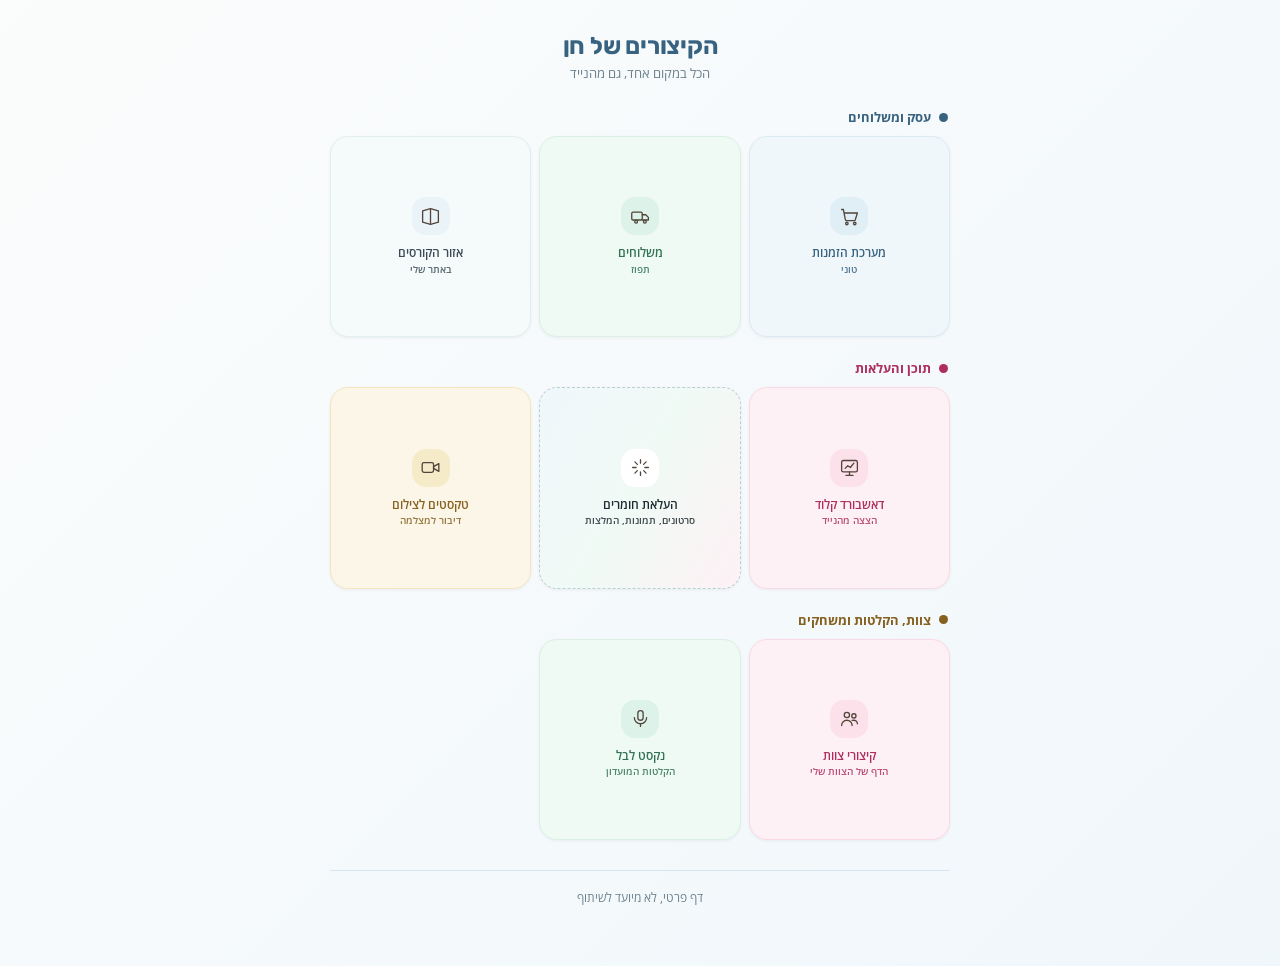
==== index.html @ d87aaf98 "ריבוע קיצורי צוות בקבוצה עם מקום פנוי Co-Authored-By: Claude Sonnet 5.5 <noreply@anthropic.com>" ====
<!DOCTYPE html>
<html lang="he" dir="rtl">
<head>
<meta charset="UTF-8">
<meta name="viewport" content="width=device-width, initial-scale=1.0">
<meta name="robots" content="noindex, nofollow">
<title>הקיצורים של חן</title>
<link rel="preconnect" href="https://fonts.googleapis.com">
<link href="https://fonts.googleapis.com/css2?family=Rubik:wght@400;500;700&family=Open+Sans:wght@400;600&display=swap" rel="stylesheet">
<link rel="stylesheet" href="style.css">
<link rel="apple-touch-icon" href="icon.png">
<meta name="apple-mobile-web-app-capable" content="yes">
<meta name="mobile-web-app-capable" content="yes">
<meta name="apple-mobile-web-app-title" content="הקיצורים">
<meta name="theme-color" content="#fbfcfc">
</head>
<body>
<svg width="0" height="0" style="position:absolute"><filter id="pencil-rough" x="-20%" y="-20%" width="140%" height="140%"><feTurbulence type="fractalNoise" baseFrequency="0.045" numOctaves="2" seed="7" result="noise"/><feDisplacementMap in="SourceGraphic" in2="noise" scale="1.6"/></filter></svg>
<div id="wrap">
  <h1 class="page-title">הקיצורים של חן</h1>
  <div class="page-sub">הכל במקום אחד, גם מהנייד</div>
  <div id="main">
  <div class="group">
    <div class="group-title" style="color:var(--blue-dark)"><span class="dot" style="background:var(--blue-dark)"></span>עסק ומשלוחים</div>
    <div class="grid grid-3">
      <a class="card c-blue" href="http://talkwithkids.co.il/orders" target="_blank" rel="noopener"><span class="icon"><svg viewBox="0 0 24 24"><circle cx="9" cy="20" r="1.4"/><circle cx="18" cy="20" r="1.4"/><path d="M3 4h2l2.2 11.2a2 2 0 0 0 2 1.6h7.6a2 2 0 0 0 2-1.6L21 8H6"/></svg></span><span class="label">מערכת הזמנות<span class="chip">טוני</span></span></a>
      <a class="card c-mint" href="https://crm.tapuzdelivery.co.il/Baldar/Login.aspx?ReturnUrl=%2fBaldar%2fNewDelivery.aspx" target="_blank" rel="noopener"><span class="icon"><svg viewBox="0 0 24 24"><rect x="2" y="7" width="12" height="9" rx="1.5"/><path d="M14 10h4l3 3v3h-7"/><circle cx="7" cy="18" r="1.6"/><circle cx="17" cy="18" r="1.6"/></svg></span><span class="label">משלוחים<span class="chip">תפוז</span></span></a>
      <a class="card c-gray" href="http://talkwithkids.co.il/account/programs" target="_blank" rel="noopener"><span class="icon"><svg viewBox="0 0 24 24"><path d="M3 5.5 12 3l9 2.5v13L12 21l-9-2.5v-13Z"/><path d="M12 3v18"/></svg></span><span class="label">אזור הקורסים<span class="chip">באתר שלי</span></span></a>
    </div>
  </div>
  <div class="group">
    <div class="group-title" style="color:var(--rose-dark)"><span class="dot" style="background:var(--rose-dark)"></span>תוכן והעלאות</div>
    <div class="grid grid-3">
      <a class="card c-rose" href="dash.html"><span class="icon"><svg viewBox="0 0 24 24"><rect x="3" y="4" width="18" height="13" rx="2"/><path d="M8 21h8M12 17v4"/><path d="M7 13l3-3 3 2 4-5"/></svg></span><span class="label">דאשבורד קלוד<span class="chip">הצצה מהנייד</span></span></a>
      <a class="card shortcuts-card" href="claude.html"><span class="icon"><svg viewBox="0 0 24 24"><path d="M12 3v4M12 17v4M3 12h4M17 12h4M5.6 5.6l2.8 2.8M15.6 15.6l2.8 2.8M18.4 5.6l-2.8 2.8M8.4 15.6l-2.8 2.8"/></svg></span><span class="label">העלאת חומרים<span class="chip">סרטונים, תמונות, המלצות</span></span></a>
      <a class="card c-gold" href="shoot.html"><span class="icon"><svg viewBox="0 0 24 24"><rect x="2.5" y="6.5" width="13" height="11" rx="2"/><path d="m15.5 11 6-3.5v9l-6-3.5Z"/></svg></span><span class="label">טקסטים לצילום<span class="chip">דיבור למצלמה</span></span></a>
    </div>
  </div>
  <div class="group">
    <div class="group-title" style="color:var(--gold-dark)"><span class="dot" style="background:var(--gold-dark)"></span>צוות, הקלטות ומשחקים</div>
    <div class="grid grid-3">
      <a class="card c-rose" href="https://hen-kalimian.github.io/team-quicklinks-portal/" target="_blank" rel="noopener"><span class="icon"><svg viewBox="0 0 24 24"><circle cx="9" cy="8" r="3"/><circle cx="17" cy="9" r="2.4"/><path d="M3 20c0-3.3 2.7-6 6-6s6 2.7 6 6M15 14.2c.6-.2 1.3-.2 2-.2 2.2 0 4 1.8 4 4"/></svg></span><span class="label">קיצורי צוות<span class="chip">הדף של הצוות שלי</span></span></a>
      <a class="card c-mint" href="https://nextlevelclub.co.il/recordings" target="_blank" rel="noopener"><span class="icon"><svg viewBox="0 0 24 24"><rect x="9" y="3" width="6" height="11" rx="3"/><path d="M5 11a7 7 0 0 0 14 0M12 18v3"/></svg></span><span class="label">נקסט לבל<span class="chip">הקלטות המועדון</span></span></a>
      <a class="card c-blue" id="studio" href="#" style="display:none" target="_blank" rel="noopener"><span class="icon"><svg viewBox="0 0 24 24"><circle cx="12" cy="12" r="9"/><path d="m9.5 8.5 6 3.5-6 3.5v-7Z"/></svg></span><span class="label">אולפן<span class="chip">אישור המשחקים</span></span></a>
    </div>
  </div>
  </div>
  <div class="footer-note">דף פרטי, לא מיועד לשיתוף</div>
</div>
<script type="module">
import { getSecret, loadEnc } from './common.js';
const k = getSecret();
if (k) loadEnc(k, 'data.enc').then(d => { if (d.links && d.links.studio) { const a = document.getElementById('studio'); a.href = d.links.studio; a.style.display = ''; } }).catch(() => {});
</script>
</body>
</html>
---- style.css ----
:root{
    --bg:#fbfcfc;
    --panel:#ffffff;
    --text:#1e2a31;
    --muted:#6c808c;
    --border:#d6e6ee;

    --blue:#467c9c; --blue-dark:#386380; --blue-tint:#f0f7fb;
    --mint:#3a8e69; --mint-dark:#317255; --mint-tint:#f0faf5;
    --gold:#a67a24; --gold-dark:#85601f; --gold-tint:#fbf6e8;
    --rose:#d14175; --rose-dark:#ae2f5f; --rose-tint:#fef1f5;
    --gray:#506470; --gray-dark:#3c4c57; --gray-tint:#f5fafa;
    --pencil:#52453a;
  }
  *{box-sizing:border-box;}
  body{
    margin:0;
    min-height:100vh;
    background:linear-gradient(135deg,#fbfcfc 0%,#f0f7fb 100%);
    font-family:'Open Sans','Rubik',sans-serif;
    color:var(--text);
    padding:32px 16px 60px;
  }
  h1,h2{font-family:'Rubik',sans-serif;letter-spacing:-0.01em;}

  #wrap{max-width:620px;margin:0 auto;}
  .page-title{font-size:24px;margin:0 0 4px;color:var(--blue-dark);text-align:center;}
  .page-sub{color:var(--muted);font-size:13px;text-align:center;margin-bottom:26px;}

  .group{margin-bottom:22px;}
  .group-title{
    font-size:13px;
    font-weight:700;
    margin-bottom:10px;
    padding-right:2px;
    display:flex;
    align-items:center;
    gap:8px;
  }
  .group-title .dot{width:9px;height:9px;border-radius:50%;display:inline-block;}

  .grid{
    display:grid;
    grid-template-columns:repeat(2, 1fr);
    gap:14px;
  }
  .grid.grid-3{grid-template-columns:repeat(3, 1fr);gap:8px;}
  .grid.grid-3 .card .label{font-size:12px;line-height:1.3;}
  .grid.grid-3 .card .icon{width:38px;height:38px;}
  .grid.grid-3 .card .icon svg{width:21px;height:21px;}
  .grid.grid-3 .card .chip{font-size:9.5px;}

  .card{
    display:flex;
    flex-direction:column;
    align-items:center;
    justify-content:center;
    gap:10px;
    aspect-ratio:1;
    min-width:0;
    padding:14px 10px;
    border-radius:18px;
    text-decoration:none;
    color:var(--text);
    border:1.5px solid transparent;
    transition:transform .15s, box-shadow .15s;
    box-shadow:0 1px 3px rgba(30,42,49,0.06);
    text-align:center;
    overflow-wrap:break-word;
    word-break:break-word;
  }
  .card:hover{transform:translateY(-2px);box-shadow:0 6px 18px rgba(30,42,49,0.1);}
  .card .icon{
    flex-shrink:0;
    width:50px;height:50px;
    border-radius:14px;
    display:flex;align-items:center;justify-content:center;
  }
  .card .icon svg{width:27px;height:27px;fill:none;stroke:var(--pencil);stroke-width:1.5;stroke-linecap:round;stroke-linejoin:round;filter:url(#pencil-rough);}
  .card .label{font-size:14.5px;font-weight:600;line-height:1.35;}
  .card .chip{
    display:block;
    font-size:10.5px;
    font-weight:600;
    margin-top:3px;
    opacity:.85;
  }

  .c-blue{background:var(--blue-tint);border-color:#dceaf2;} .c-blue .icon{background:#e0eef5;color:var(--blue-dark);} .c-blue .label{color:var(--blue-dark);}
  .c-mint{background:var(--mint-tint);border-color:#dcf0e6;} .c-mint .icon{background:#ddf3e9;color:var(--mint-dark);} .c-mint .label{color:var(--mint-dark);}
  .c-gold{background:var(--gold-tint);border-color:#f3e6bf;} .c-gold .icon{background:#f6ebc9;color:var(--gold-dark);} .c-gold .label{color:var(--gold-dark);}
  .c-rose{background:var(--rose-tint);border-color:#fbd9e4;} .c-rose .icon{background:#fde1ea;color:var(--rose-dark);} .c-rose .label{color:var(--rose-dark);}
  .c-gray{background:var(--gray-tint);border-color:#e3eeee;} .c-gray .icon{background:#eaf3f7;color:var(--gray-dark);} .c-gray .label{color:var(--gray-dark);}

  .shortcuts-card{
    background:linear-gradient(120deg, var(--blue-tint) 0%, var(--mint-tint) 50%, var(--rose-tint) 100%);
    border:1.5px dashed #b9cfd8;
  }
  .shortcuts-card .icon{background:#ffffff;color:var(--blue-dark);}
  .shortcuts-card .label{color:var(--text);}

  .footer-note{
    margin-top:30px;
    padding-top:18px;
    border-top:1px solid var(--border);
    font-size:12px;
    color:var(--muted);
    text-align:center;
  }
  
.back{display:inline-block;margin-bottom:8px;font-size:13px;color:var(--blue-dark);text-decoration:none;font-weight:600}
.box{background:var(--panel);border:1.5px solid var(--border);border-radius:18px;padding:14px;margin-bottom:14px;box-shadow:0 1px 3px rgba(30,42,49,.06)}
.box h3{margin:0 0 4px;font-family:'Rubik',sans-serif;font-size:15px}
.box .hint{font-size:12px;color:var(--muted);margin-bottom:8px;line-height:1.5}
.box textarea{width:100%;min-height:74px;border:1.5px solid var(--border);border-radius:12px;padding:10px;font:inherit;font-size:14px;resize:vertical;background:#fff;color:var(--text)}
.btn{display:inline-block;padding:10px 18px;border-radius:12px;background:var(--blue-dark);color:#fff;font-weight:600;font-size:14px;border:0;cursor:pointer;font-family:inherit;text-decoration:none}
.btn.mint{background:var(--mint-dark)} .btn.rose{background:var(--rose-dark)} .btn.gray{background:var(--gray-dark)} .btn[disabled]{opacity:.5}
.row{display:flex;gap:8px;flex-wrap:wrap;justify-content:center;margin-top:8px}
.st{font-size:12.5px;margin-top:8px;text-align:center;min-height:16px}
.st.ok{color:var(--mint-dark)} .st.err{color:var(--rose-dark)}
.lock{text-align:center;padding:40px 16px;color:var(--muted)}
.shoot{white-space:pre-wrap;line-height:1.7;font-size:14.5px;background:var(--rose-tint);border:1.5px solid #fbd9e4;border-radius:14px;padding:12px;margin:8px 0}
.frame{width:100%;border:1.5px solid var(--border);border-radius:14px;background:#fff;height:78vh}
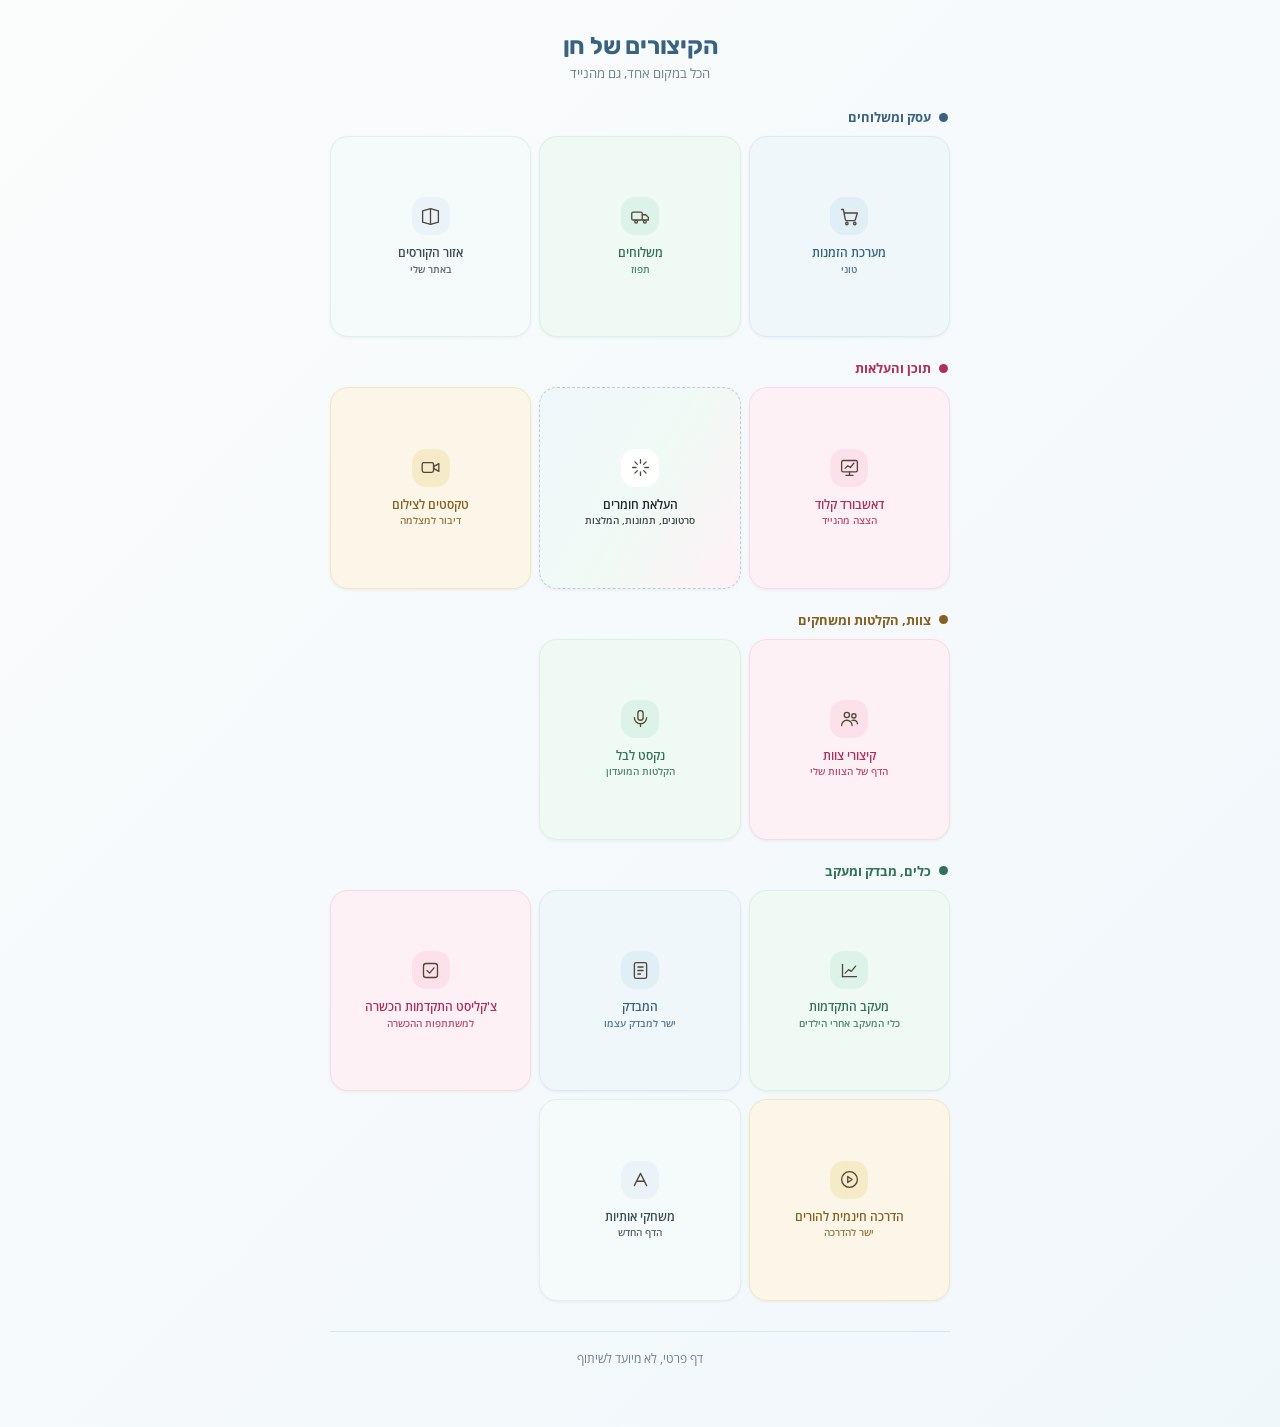
==== commit 16672730: "Personal page: add tools group (progress tracker, test, checklist, tutorial, letters) Co-Authored-By" ====
--- a/index.html
+++ b/index.html
@@ -44,6 +44,16 @@
       <a class="card c-blue" id="studio" href="#" style="display:none" target="_blank" rel="noopener"><span class="icon"><svg viewBox="0 0 24 24"><circle cx="12" cy="12" r="9"/><path d="m9.5 8.5 6 3.5-6 3.5v-7Z"/></svg></span><span class="label">אולפן<span class="chip">אישור המשחקים</span></span></a>
     </div>
   </div>
+  <div class="group">
+    <div class="group-title" style="color:var(--mint-dark)"><span class="dot" style="background:var(--mint-dark)"></span>כלים, מבדק ומעקב</div>
+    <div class="grid grid-3">
+      <a class="card c-mint" href="https://hen-kalimian.github.io/writing-games/mapping/#progress" target="_blank" rel="noopener"><span class="icon"><svg viewBox="0 0 24 24"><path d="M4 19V5"/><path d="M4 19h16"/><path d="M7 15l4-4 3 2 5-6"/></svg></span><span class="label">מעקב התקדמות<span class="chip">כלי המעקב אחרי הילדים</span></span></a>
+      <a class="card c-blue" href="https://www.talkwithkids.co.il/free-test" target="_blank" rel="noopener"><span class="icon"><svg viewBox="0 0 24 24"><rect x="5" y="3" width="14" height="18" rx="2"/><path d="M9 8h6M9 12h6M9 16h3"/></svg></span><span class="label">המבדק<span class="chip">ישר למבדק עצמו</span></span></a>
+      <a class="card c-rose" href="https://hen-kalimian.github.io/writing-games/checklist/" target="_blank" rel="noopener"><span class="icon"><svg viewBox="0 0 24 24"><rect x="4" y="4" width="16" height="16" rx="3"/><path d="m8 12 3 3 5-6"/></svg></span><span class="label">צ'קליסט התקדמות הכשרה<span class="chip">למשתתפות ההכשרה</span></span></a>
+      <a class="card c-gold" href="https://www.talkwithkids.co.il/free-tutorial" target="_blank" rel="noopener"><span class="icon"><svg viewBox="0 0 24 24"><circle cx="12" cy="12" r="9"/><path d="m10 8.5 5 3.5-5 3.5v-7Z"/></svg></span><span class="label">הדרכה חינמית להורים<span class="chip">ישר להדרכה</span></span></a>
+      <a class="card c-gray" href="https://www.talkwithkids.co.il/letters1" target="_blank" rel="noopener"><span class="icon"><svg viewBox="0 0 24 24"><path d="M5 19 12 5l7 14M8 14h8"/></svg></span><span class="label">משחקי אותיות<span class="chip">הדף החדש</span></span></a>
+    </div>
+  </div>
   </div>
   <div class="footer-note">דף פרטי, לא מיועד לשיתוף</div>
 </div>
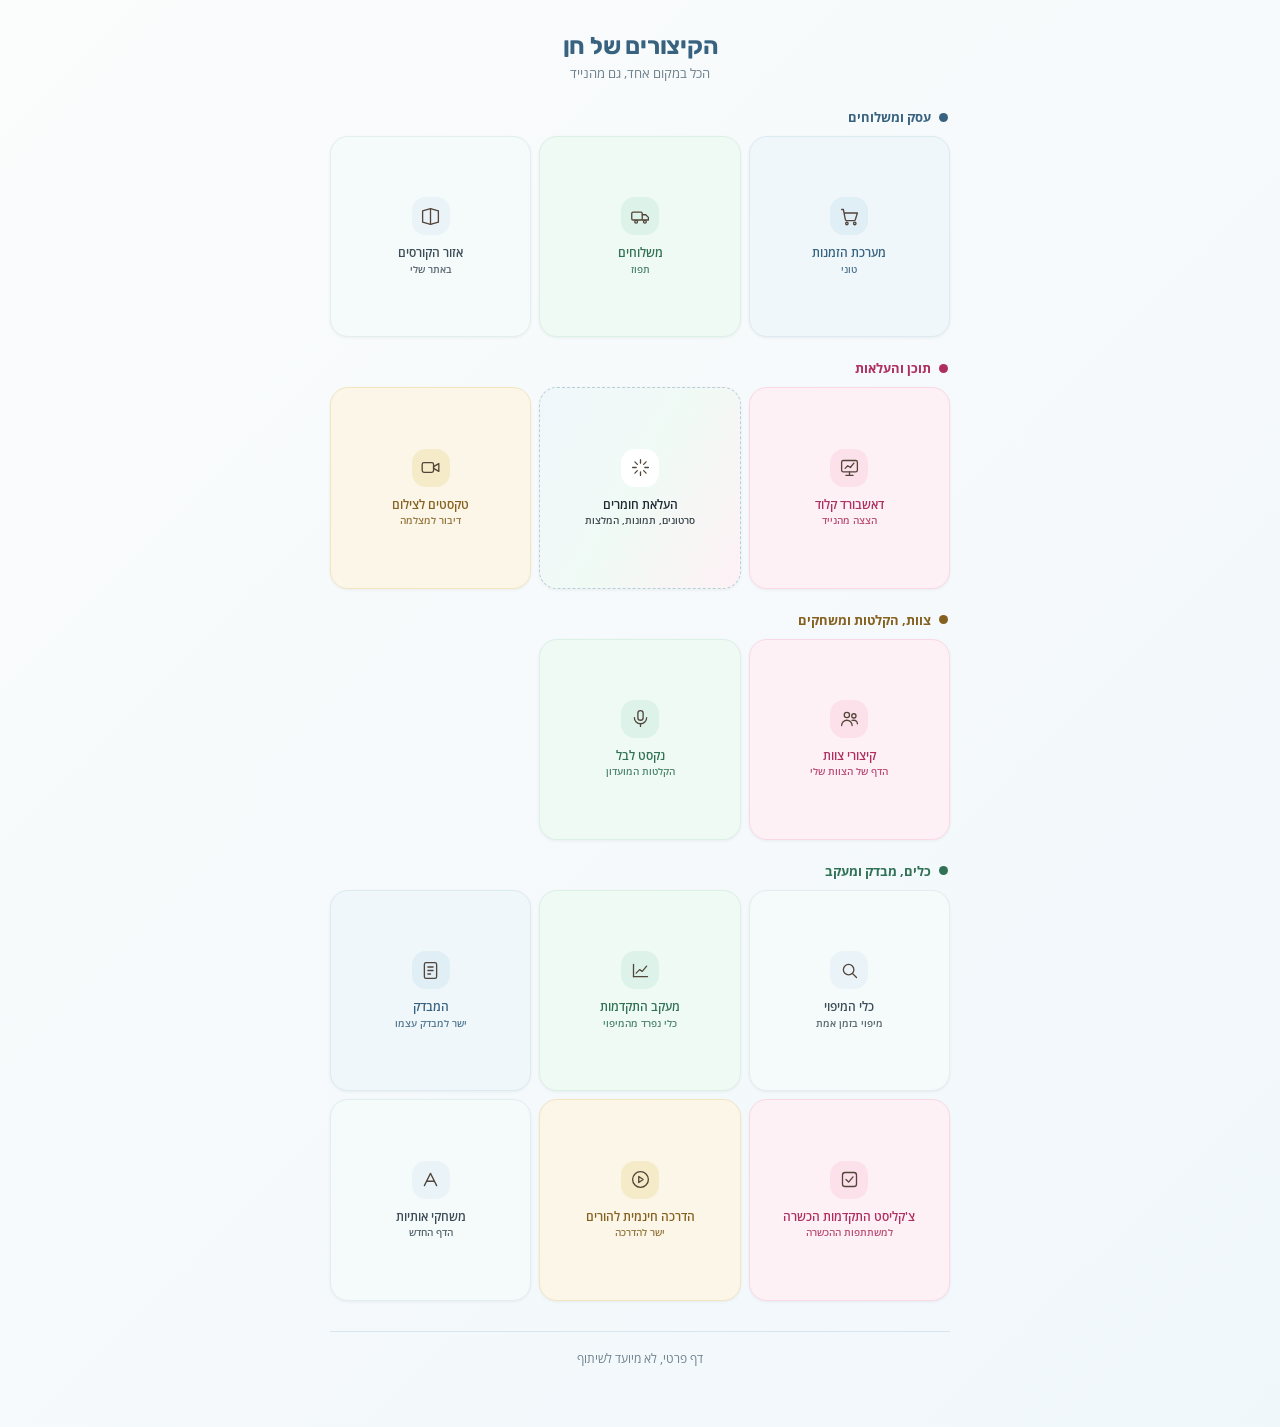
==== commit 24e5dbf3: "Personal page: separate mapping tool and progress tracker links Co-Authored-By: Claude Sonnet 5.5 <n" ====
--- a/index.html
+++ b/index.html
@@ -47,7 +47,8 @@
   <div class="group">
     <div class="group-title" style="color:var(--mint-dark)"><span class="dot" style="background:var(--mint-dark)"></span>כלים, מבדק ומעקב</div>
     <div class="grid grid-3">
-      <a class="card c-mint" href="https://hen-kalimian.github.io/writing-games/mapping/#progress" target="_blank" rel="noopener"><span class="icon"><svg viewBox="0 0 24 24"><path d="M4 19V5"/><path d="M4 19h16"/><path d="M7 15l4-4 3 2 5-6"/></svg></span><span class="label">מעקב התקדמות<span class="chip">כלי המעקב אחרי הילדים</span></span></a>
+      <a class="card c-gray" href="https://hen-kalimian.github.io/writing-games/mapping/" target="_blank" rel="noopener"><span class="icon"><svg viewBox="0 0 24 24"><circle cx="11" cy="11" r="6"/><path d="m16 16 4 4"/></svg></span><span class="label">כלי המיפוי<span class="chip">מיפוי בזמן אמת</span></span></a>
+      <a class="card c-mint" href="https://hen-kalimian.github.io/writing-games/progress/" target="_blank" rel="noopener"><span class="icon"><svg viewBox="0 0 24 24"><path d="M4 19V5"/><path d="M4 19h16"/><path d="M7 15l4-4 3 2 5-6"/></svg></span><span class="label">מעקב התקדמות<span class="chip">כלי נפרד מהמיפוי</span></span></a>
       <a class="card c-blue" href="https://www.talkwithkids.co.il/free-test" target="_blank" rel="noopener"><span class="icon"><svg viewBox="0 0 24 24"><rect x="5" y="3" width="14" height="18" rx="2"/><path d="M9 8h6M9 12h6M9 16h3"/></svg></span><span class="label">המבדק<span class="chip">ישר למבדק עצמו</span></span></a>
       <a class="card c-rose" href="https://hen-kalimian.github.io/writing-games/checklist/" target="_blank" rel="noopener"><span class="icon"><svg viewBox="0 0 24 24"><rect x="4" y="4" width="16" height="16" rx="3"/><path d="m8 12 3 3 5-6"/></svg></span><span class="label">צ'קליסט התקדמות הכשרה<span class="chip">למשתתפות ההכשרה</span></span></a>
       <a class="card c-gold" href="https://www.talkwithkids.co.il/free-tutorial" target="_blank" rel="noopener"><span class="icon"><svg viewBox="0 0 24 24"><circle cx="12" cy="12" r="9"/><path d="m10 8.5 5 3.5-5 3.5v-7Z"/></svg></span><span class="label">הדרכה חינמית להורים<span class="chip">ישר להדרכה</span></span></a>
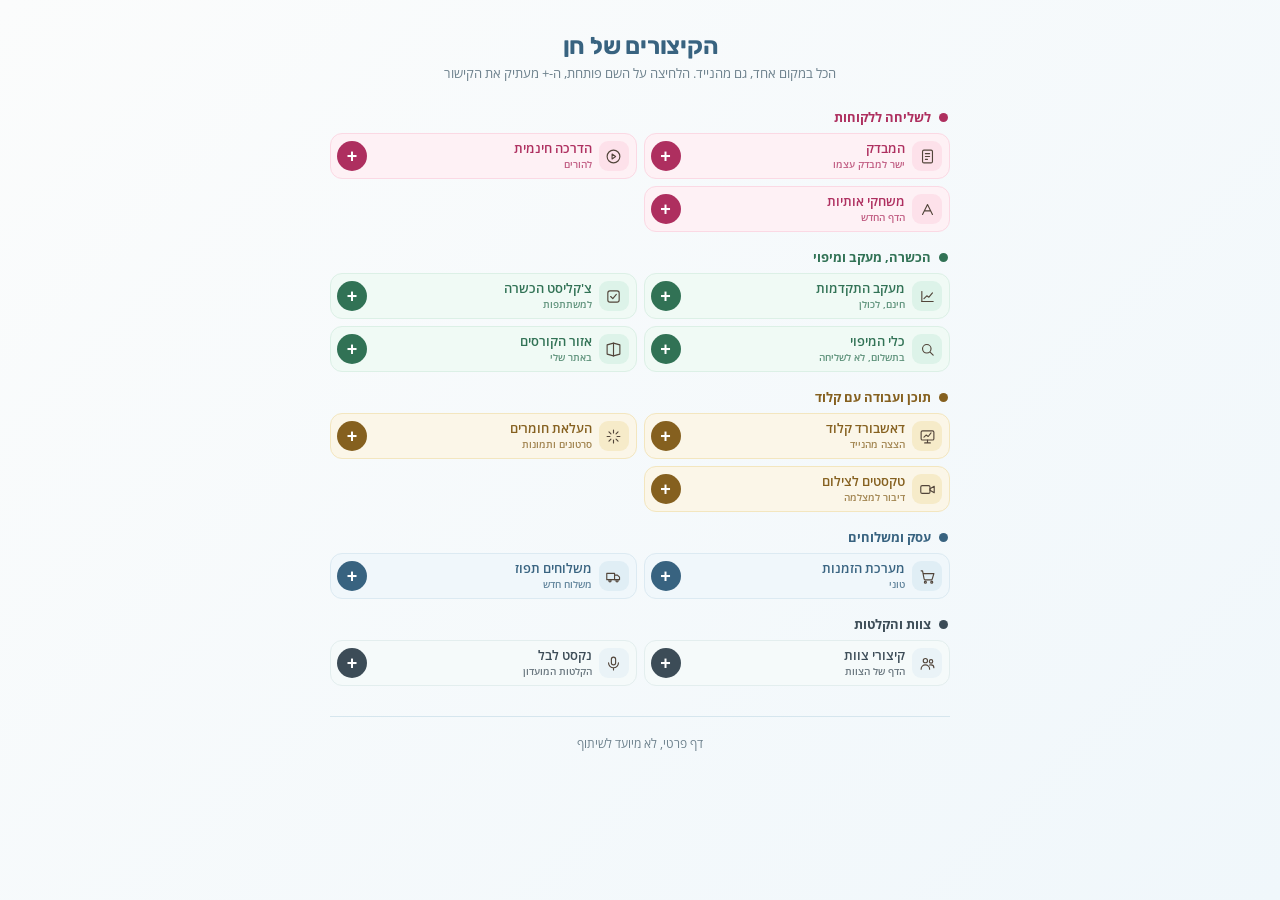
==== commit 2c304f28: "Personal page: compact two-per-row link list with copy buttons, logical groups, one color per group " ====
--- a/index.html
+++ b/index.html
@@ -13,55 +13,100 @@
 <meta name="mobile-web-app-capable" content="yes">
 <meta name="apple-mobile-web-app-title" content="הקיצורים">
 <meta name="theme-color" content="#fbfcfc">
+<style>
+  /* רשימה צפופה: שני פריטים בשורה, שורה צרה, ו-+ להעתקת הקישור (חן, 23.11.26). צבע אחד לכל קבוצה */
+  .lkgroup{margin-bottom:16px}
+  .lkgroup .group-title{margin-bottom:7px}
+  .lkgroup .group-title .cnt{font-weight:600;opacity:.6;font-size:11px}
+  .lklist{display:grid;grid-template-columns:repeat(2,minmax(0,1fr));gap:7px}
+  @media (max-width:330px){.lklist{grid-template-columns:1fr}}
+  .lk{display:flex;align-items:center;gap:6px;padding:6px 7px 6px 6px;min-height:46px;min-width:0;background:var(--gt);border:1.5px solid var(--gb);border-radius:12px}
+  .lk .main{flex:1;min-width:0;display:flex;align-items:center;gap:7px;text-decoration:none;color:var(--gc)}
+  .lk .ic{flex-shrink:0;width:30px;height:30px;border-radius:9px;background:var(--gi);display:flex;align-items:center;justify-content:center}
+  .lk .ic svg{width:17px;height:17px;fill:none;stroke:var(--pencil);stroke-width:1.6;stroke-linecap:round;stroke-linejoin:round}
+  .lk .tx{min-width:0;font-size:12.5px;font-weight:600;line-height:1.25;overflow-wrap:anywhere}
+  .lk .tx small{display:block;font-size:10px;font-weight:600;opacity:.75;margin-top:1px}
+  .lk .cp{flex-shrink:0;width:30px;height:30px;border-radius:50%;border:0;background:var(--gc);color:#fff;font-size:18px;font-weight:700;line-height:1;cursor:pointer;transition:transform .12s}
+  .lk .cp:hover{transform:scale(1.08)}
+  .lk .cp.done{background:#317255}
+  .g-rose{--gc:#ae2f5f;--gt:#fef1f5;--gb:#fbd9e4;--gi:#fde1ea}
+  .g-mint{--gc:#317255;--gt:#f0faf5;--gb:#dcf0e6;--gi:#ddf3e9}
+  .g-gold{--gc:#85601f;--gt:#fbf6e8;--gb:#f3e6bf;--gi:#f6ebc9}
+  .g-blue{--gc:#386380;--gt:#f0f7fb;--gb:#dceaf2;--gi:#e0eef5}
+  .g-gray{--gc:#3c4c57;--gt:#f5fafa;--gb:#e3eeee;--gi:#eaf3f7}
+  .g-rose .group-title{color:#ae2f5f}.g-mint .group-title{color:#317255}.g-gold .group-title{color:#85601f}.g-blue .group-title{color:#386380}.g-gray .group-title{color:#3c4c57}
+  .g-rose .dot{background:#ae2f5f}.g-mint .dot{background:#317255}.g-gold .dot{background:#85601f}.g-blue .dot{background:#386380}.g-gray .dot{background:#3c4c57}
+</style>
 </head>
 <body>
-<svg width="0" height="0" style="position:absolute"><filter id="pencil-rough" x="-20%" y="-20%" width="140%" height="140%"><feTurbulence type="fractalNoise" baseFrequency="0.045" numOctaves="2" seed="7" result="noise"/><feDisplacementMap in="SourceGraphic" in2="noise" scale="1.6"/></filter></svg>
 <div id="wrap">
   <h1 class="page-title">הקיצורים של חן</h1>
-  <div class="page-sub">הכל במקום אחד, גם מהנייד</div>
+  <div class="page-sub">הכל במקום אחד, גם מהנייד. הלחיצה על השם פותחת, ה-+ מעתיק את הקישור</div>
   <div id="main">
-  <div class="group">
-    <div class="group-title" style="color:var(--blue-dark)"><span class="dot" style="background:var(--blue-dark)"></span>עסק ומשלוחים</div>
-    <div class="grid grid-3">
-      <a class="card c-blue" href="http://talkwithkids.co.il/orders" target="_blank" rel="noopener"><span class="icon"><svg viewBox="0 0 24 24"><circle cx="9" cy="20" r="1.4"/><circle cx="18" cy="20" r="1.4"/><path d="M3 4h2l2.2 11.2a2 2 0 0 0 2 1.6h7.6a2 2 0 0 0 2-1.6L21 8H6"/></svg></span><span class="label">מערכת הזמנות<span class="chip">טוני</span></span></a>
-      <a class="card c-mint" href="https://crm.tapuzdelivery.co.il/Baldar/Login.aspx?ReturnUrl=%2fBaldar%2fNewDelivery.aspx" target="_blank" rel="noopener"><span class="icon"><svg viewBox="0 0 24 24"><rect x="2" y="7" width="12" height="9" rx="1.5"/><path d="M14 10h4l3 3v3h-7"/><circle cx="7" cy="18" r="1.6"/><circle cx="17" cy="18" r="1.6"/></svg></span><span class="label">משלוחים<span class="chip">תפוז</span></span></a>
-      <a class="card c-gray" href="http://talkwithkids.co.il/account/programs" target="_blank" rel="noopener"><span class="icon"><svg viewBox="0 0 24 24"><path d="M3 5.5 12 3l9 2.5v13L12 21l-9-2.5v-13Z"/><path d="M12 3v18"/></svg></span><span class="label">אזור הקורסים<span class="chip">באתר שלי</span></span></a>
+
+  <div class="group lkgroup g-rose">
+    <div class="group-title"><span class="dot"></span>לשליחה ללקוחות</div>
+    <div class="lklist">
+      <div class="lk"><a class="main" href="https://www.talkwithkids.co.il/free-test" target="_blank" rel="noopener"><span class="ic"><svg viewBox="0 0 24 24"><rect x="5" y="3" width="14" height="18" rx="2"/><path d="M9 8h6M9 12h6M9 16h3"/></svg></span><span class="tx">המבדק<small>ישר למבדק עצמו</small></span></a><button class="cp" type="button" aria-label="העתקת קישור">+</button></div>
+      <div class="lk"><a class="main" href="https://www.talkwithkids.co.il/free-tutorial" target="_blank" rel="noopener"><span class="ic"><svg viewBox="0 0 24 24"><circle cx="12" cy="12" r="9"/><path d="m10 8.5 5 3.5-5 3.5v-7Z"/></svg></span><span class="tx">הדרכה חינמית<small>להורים</small></span></a><button class="cp" type="button" aria-label="העתקת קישור">+</button></div>
+      <div class="lk"><a class="main" href="https://www.talkwithkids.co.il/letters1" target="_blank" rel="noopener"><span class="ic"><svg viewBox="0 0 24 24"><path d="M5 19 12 5l7 14M8 14h8"/></svg></span><span class="tx">משחקי אותיות<small>הדף החדש</small></span></a><button class="cp" type="button" aria-label="העתקת קישור">+</button></div>
     </div>
   </div>
-  <div class="group">
-    <div class="group-title" style="color:var(--rose-dark)"><span class="dot" style="background:var(--rose-dark)"></span>תוכן והעלאות</div>
-    <div class="grid grid-3">
-      <a class="card c-rose" href="dash.html"><span class="icon"><svg viewBox="0 0 24 24"><rect x="3" y="4" width="18" height="13" rx="2"/><path d="M8 21h8M12 17v4"/><path d="M7 13l3-3 3 2 4-5"/></svg></span><span class="label">דאשבורד קלוד<span class="chip">הצצה מהנייד</span></span></a>
-      <a class="card shortcuts-card" href="claude.html"><span class="icon"><svg viewBox="0 0 24 24"><path d="M12 3v4M12 17v4M3 12h4M17 12h4M5.6 5.6l2.8 2.8M15.6 15.6l2.8 2.8M18.4 5.6l-2.8 2.8M8.4 15.6l-2.8 2.8"/></svg></span><span class="label">העלאת חומרים<span class="chip">סרטונים, תמונות, המלצות</span></span></a>
-      <a class="card c-gold" href="shoot.html"><span class="icon"><svg viewBox="0 0 24 24"><rect x="2.5" y="6.5" width="13" height="11" rx="2"/><path d="m15.5 11 6-3.5v9l-6-3.5Z"/></svg></span><span class="label">טקסטים לצילום<span class="chip">דיבור למצלמה</span></span></a>
+
+  <div class="group lkgroup g-mint">
+    <div class="group-title"><span class="dot"></span>הכשרה, מעקב ומיפוי</div>
+    <div class="lklist">
+      <div class="lk"><a class="main" href="https://hen-kalimian.github.io/writing-games/progress/" target="_blank" rel="noopener"><span class="ic"><svg viewBox="0 0 24 24"><path d="M4 19V5"/><path d="M4 19h16"/><path d="M7 15l4-4 3 2 5-6"/></svg></span><span class="tx">מעקב התקדמות<small>חינם, לכולן</small></span></a><button class="cp" type="button" aria-label="העתקת קישור">+</button></div>
+      <div class="lk"><a class="main" href="https://hen-kalimian.github.io/writing-games/checklist/" target="_blank" rel="noopener"><span class="ic"><svg viewBox="0 0 24 24"><rect x="4" y="4" width="16" height="16" rx="3"/><path d="m8 12 3 3 5-6"/></svg></span><span class="tx">צ'קליסט הכשרה<small>למשתתפות</small></span></a><button class="cp" type="button" aria-label="העתקת קישור">+</button></div>
+      <div class="lk"><a class="main" href="https://hen-kalimian.github.io/writing-games/mapping/" target="_blank" rel="noopener"><span class="ic"><svg viewBox="0 0 24 24"><circle cx="11" cy="11" r="6"/><path d="m16 16 4 4"/></svg></span><span class="tx">כלי המיפוי<small>בתשלום, לא לשליחה</small></span></a><button class="cp" type="button" aria-label="העתקת קישור">+</button></div>
+      <div class="lk"><a class="main" href="http://talkwithkids.co.il/account/programs" target="_blank" rel="noopener"><span class="ic"><svg viewBox="0 0 24 24"><path d="M3 5.5 12 3l9 2.5v13L12 21l-9-2.5v-13Z"/><path d="M12 3v18"/></svg></span><span class="tx">אזור הקורסים<small>באתר שלי</small></span></a><button class="cp" type="button" aria-label="העתקת קישור">+</button></div>
     </div>
   </div>
-  <div class="group">
-    <div class="group-title" style="color:var(--gold-dark)"><span class="dot" style="background:var(--gold-dark)"></span>צוות, הקלטות ומשחקים</div>
-    <div class="grid grid-3">
-      <a class="card c-rose" href="https://hen-kalimian.github.io/team-quicklinks-portal/" target="_blank" rel="noopener"><span class="icon"><svg viewBox="0 0 24 24"><circle cx="9" cy="8" r="3"/><circle cx="17" cy="9" r="2.4"/><path d="M3 20c0-3.3 2.7-6 6-6s6 2.7 6 6M15 14.2c.6-.2 1.3-.2 2-.2 2.2 0 4 1.8 4 4"/></svg></span><span class="label">קיצורי צוות<span class="chip">הדף של הצוות שלי</span></span></a>
-      <a class="card c-mint" href="https://nextlevelclub.co.il/recordings" target="_blank" rel="noopener"><span class="icon"><svg viewBox="0 0 24 24"><rect x="9" y="3" width="6" height="11" rx="3"/><path d="M5 11a7 7 0 0 0 14 0M12 18v3"/></svg></span><span class="label">נקסט לבל<span class="chip">הקלטות המועדון</span></span></a>
-      <a class="card c-blue" id="studio" href="#" style="display:none" target="_blank" rel="noopener"><span class="icon"><svg viewBox="0 0 24 24"><circle cx="12" cy="12" r="9"/><path d="m9.5 8.5 6 3.5-6 3.5v-7Z"/></svg></span><span class="label">אולפן<span class="chip">אישור המשחקים</span></span></a>
+
+  <div class="group lkgroup g-gold">
+    <div class="group-title"><span class="dot"></span>תוכן ועבודה עם קלוד</div>
+    <div class="lklist">
+      <div class="lk"><a class="main" href="dash.html"><span class="ic"><svg viewBox="0 0 24 24"><rect x="3" y="4" width="18" height="13" rx="2"/><path d="M8 21h8M12 17v4"/><path d="M7 13l3-3 3 2 4-5"/></svg></span><span class="tx">דאשבורד קלוד<small>הצצה מהנייד</small></span></a><button class="cp" type="button" aria-label="העתקת קישור">+</button></div>
+      <div class="lk"><a class="main" href="claude.html"><span class="ic"><svg viewBox="0 0 24 24"><path d="M12 3v4M12 17v4M3 12h4M17 12h4M5.6 5.6l2.8 2.8M15.6 15.6l2.8 2.8M18.4 5.6l-2.8 2.8M8.4 15.6l-2.8 2.8"/></svg></span><span class="tx">העלאת חומרים<small>סרטונים ותמונות</small></span></a><button class="cp" type="button" aria-label="העתקת קישור">+</button></div>
+      <div class="lk"><a class="main" href="shoot.html"><span class="ic"><svg viewBox="0 0 24 24"><rect x="2.5" y="6.5" width="13" height="11" rx="2"/><path d="m15.5 11 6-3.5v9l-6-3.5Z"/></svg></span><span class="tx">טקסטים לצילום<small>דיבור למצלמה</small></span></a><button class="cp" type="button" aria-label="העתקת קישור">+</button></div>
+      <div class="lk" id="studioRow" style="display:none"><a class="main" id="studio" href="#" target="_blank" rel="noopener"><span class="ic"><svg viewBox="0 0 24 24"><circle cx="12" cy="12" r="9"/><circle cx="12" cy="12" r="3.2"/></svg></span><span class="tx">אולפן<small>אישור המשחקים</small></span></a><button class="cp" type="button" aria-label="העתקת קישור">+</button></div>
     </div>
   </div>
-  <div class="group">
-    <div class="group-title" style="color:var(--mint-dark)"><span class="dot" style="background:var(--mint-dark)"></span>כלים, מבדק ומעקב</div>
-    <div class="grid grid-3">
-      <a class="card c-gray" href="https://hen-kalimian.github.io/writing-games/mapping/" target="_blank" rel="noopener"><span class="icon"><svg viewBox="0 0 24 24"><circle cx="11" cy="11" r="6"/><path d="m16 16 4 4"/></svg></span><span class="label">כלי המיפוי<span class="chip">מיפוי בזמן אמת</span></span></a>
-      <a class="card c-mint" href="https://hen-kalimian.github.io/writing-games/progress/" target="_blank" rel="noopener"><span class="icon"><svg viewBox="0 0 24 24"><path d="M4 19V5"/><path d="M4 19h16"/><path d="M7 15l4-4 3 2 5-6"/></svg></span><span class="label">מעקב התקדמות<span class="chip">כלי נפרד מהמיפוי</span></span></a>
-      <a class="card c-blue" href="https://www.talkwithkids.co.il/free-test" target="_blank" rel="noopener"><span class="icon"><svg viewBox="0 0 24 24"><rect x="5" y="3" width="14" height="18" rx="2"/><path d="M9 8h6M9 12h6M9 16h3"/></svg></span><span class="label">המבדק<span class="chip">ישר למבדק עצמו</span></span></a>
-      <a class="card c-rose" href="https://hen-kalimian.github.io/writing-games/checklist/" target="_blank" rel="noopener"><span class="icon"><svg viewBox="0 0 24 24"><rect x="4" y="4" width="16" height="16" rx="3"/><path d="m8 12 3 3 5-6"/></svg></span><span class="label">צ'קליסט התקדמות הכשרה<span class="chip">למשתתפות ההכשרה</span></span></a>
-      <a class="card c-gold" href="https://www.talkwithkids.co.il/free-tutorial" target="_blank" rel="noopener"><span class="icon"><svg viewBox="0 0 24 24"><circle cx="12" cy="12" r="9"/><path d="m10 8.5 5 3.5-5 3.5v-7Z"/></svg></span><span class="label">הדרכה חינמית להורים<span class="chip">ישר להדרכה</span></span></a>
-      <a class="card c-gray" href="https://www.talkwithkids.co.il/letters1" target="_blank" rel="noopener"><span class="icon"><svg viewBox="0 0 24 24"><path d="M5 19 12 5l7 14M8 14h8"/></svg></span><span class="label">משחקי אותיות<span class="chip">הדף החדש</span></span></a>
+
+  <div class="group lkgroup g-blue">
+    <div class="group-title"><span class="dot"></span>עסק ומשלוחים</div>
+    <div class="lklist">
+      <div class="lk"><a class="main" href="http://talkwithkids.co.il/orders" target="_blank" rel="noopener"><span class="ic"><svg viewBox="0 0 24 24"><circle cx="9" cy="20" r="1.4"/><circle cx="18" cy="20" r="1.4"/><path d="M3 4h2l2.2 11.2a2 2 0 0 0 2 1.6h7.6a2 2 0 0 0 2-1.6L21 8H6"/></svg></span><span class="tx">מערכת הזמנות<small>טוני</small></span></a><button class="cp" type="button" aria-label="העתקת קישור">+</button></div>
+      <div class="lk"><a class="main" href="https://crm.tapuzdelivery.co.il/Baldar/Login.aspx?ReturnUrl=%2fBaldar%2fNewDelivery.aspx" target="_blank" rel="noopener"><span class="ic"><svg viewBox="0 0 24 24"><path d="M2.5 7.5h11v9h-11z"/><path d="M13.5 10h4l3 3v3.5h-7"/><circle cx="7" cy="18" r="1.6"/><circle cx="17" cy="18" r="1.6"/></svg></span><span class="tx">משלוחים תפוז<small>משלוח חדש</small></span></a><button class="cp" type="button" aria-label="העתקת קישור">+</button></div>
     </div>
   </div>
+
+  <div class="group lkgroup g-gray">
+    <div class="group-title"><span class="dot"></span>צוות והקלטות</div>
+    <div class="lklist">
+      <div class="lk"><a class="main" href="https://hen-kalimian.github.io/team-quicklinks-portal/" target="_blank" rel="noopener"><span class="ic"><svg viewBox="0 0 24 24"><circle cx="9" cy="8" r="3"/><circle cx="17" cy="9" r="2.4"/><path d="M3 20c0-3.3 2.7-6 6-6s6 2.7 6 6M15 14.2c.6-.2 1.3-.2 2-.2 2.2 0 4 1.8 4 4"/></svg></span><span class="tx">קיצורי צוות<small>הדף של הצוות</small></span></a><button class="cp" type="button" aria-label="העתקת קישור">+</button></div>
+      <div class="lk"><a class="main" href="https://nextlevelclub.co.il/recordings" target="_blank" rel="noopener"><span class="ic"><svg viewBox="0 0 24 24"><rect x="9" y="3" width="6" height="11" rx="3"/><path d="M5 11a7 7 0 0 0 14 0M12 18v3"/></svg></span><span class="tx">נקסט לבל<small>הקלטות המועדון</small></span></a><button class="cp" type="button" aria-label="העתקת קישור">+</button></div>
+    </div>
+  </div>
+
   </div>
   <div class="footer-note">דף פרטי, לא מיועד לשיתוף</div>
 </div>
+<script>
+document.querySelectorAll('.lk .cp').forEach(function (b) {
+  b.addEventListener('click', async function () {
+    var a = b.parentNode.querySelector('a.main'), u = a.href;
+    try { await navigator.clipboard.writeText(u); }
+    catch (e) { var t = document.createElement('textarea'); t.value = u; document.body.appendChild(t); t.select(); try { document.execCommand('copy'); } catch (er) {} document.body.removeChild(t); }
+    b.textContent = '✓'; b.classList.add('done');
+    setTimeout(function () { b.textContent = '+'; b.classList.remove('done'); }, 1400);
+  });
+});
+</script>
 <script type="module">
 import { getSecret, loadEnc } from './common.js';
 const k = getSecret();
-if (k) loadEnc(k, 'data.enc').then(d => { if (d.links && d.links.studio) { const a = document.getElementById('studio'); a.href = d.links.studio; a.style.display = ''; } }).catch(() => {});
+if (k) loadEnc(k, 'data.enc').then(d => { try { localStorage.setItem('wg-owner', '1'); } catch (e) {} if (d.links && d.links.studio) { const a = document.getElementById('studio'); a.href = d.links.studio; document.getElementById('studioRow').style.display = ''; } }).catch(() => {});
 </script>
 </body>
 </html>
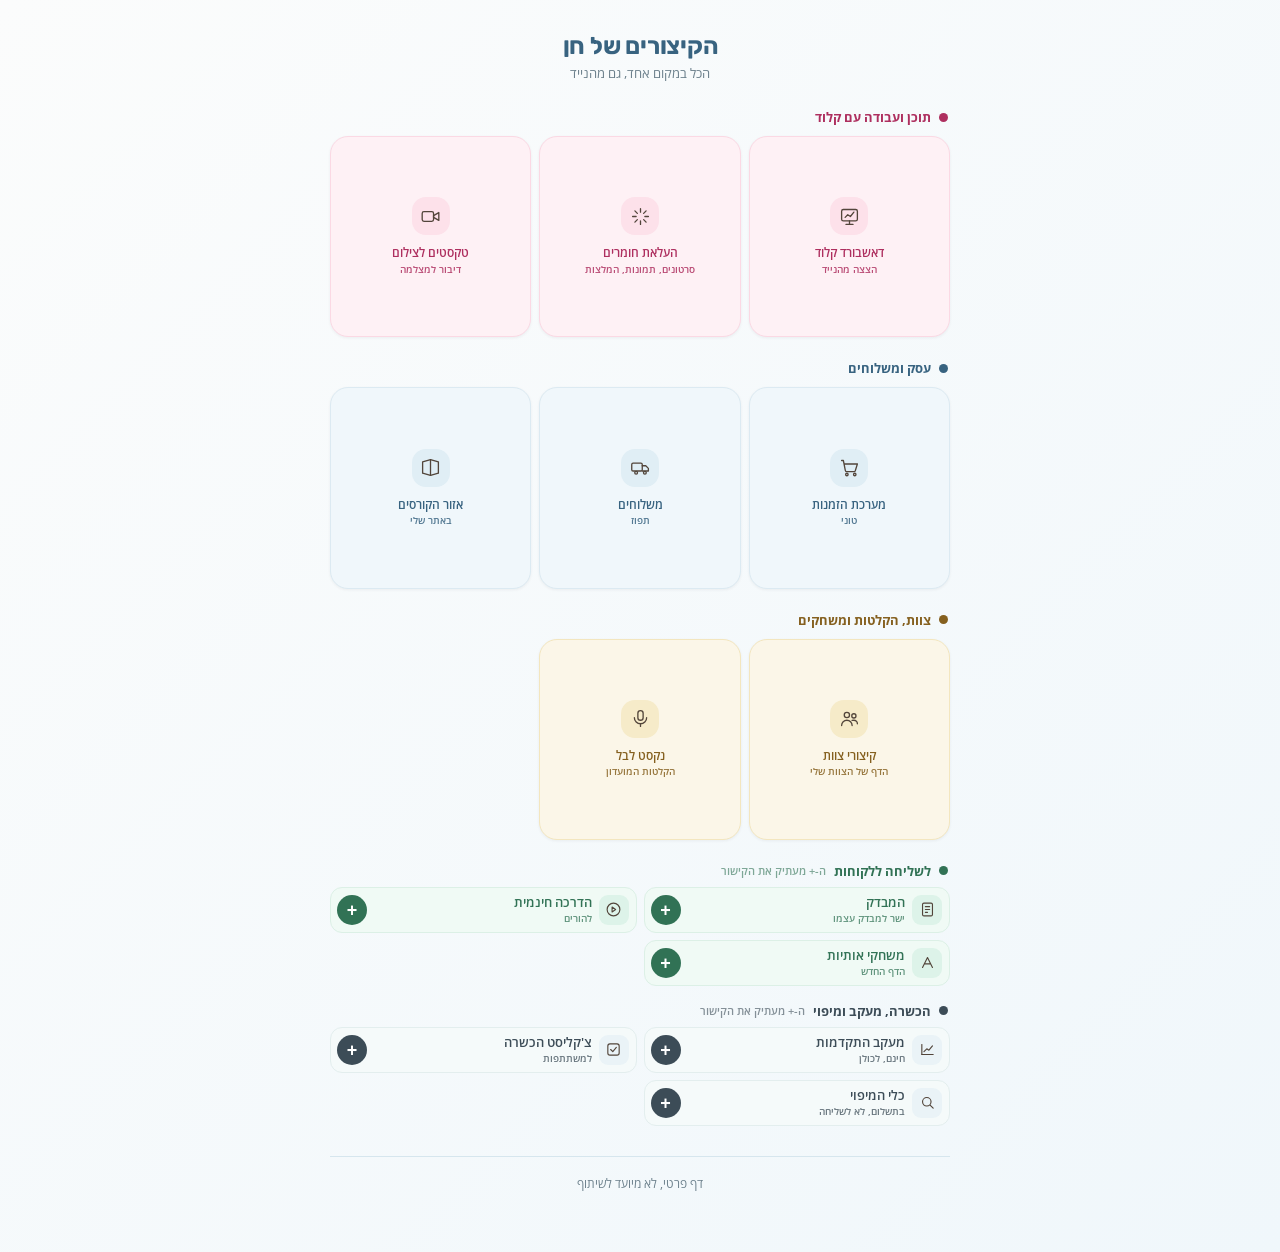
==== commit 2e8d0295: "Personal page: original big cards back (regrouped by topic and color), compact list only for the add" ====
--- a/index.html
+++ b/index.html
@@ -39,13 +39,38 @@
 </style>
 </head>
 <body>
+<svg width="0" height="0" style="position:absolute"><filter id="pencil-rough" x="-20%" y="-20%" width="140%" height="140%"><feTurbulence type="fractalNoise" baseFrequency="0.045" numOctaves="2" seed="7" result="noise"/><feDisplacementMap in="SourceGraphic" in2="noise" scale="1.6"/></filter></svg>
 <div id="wrap">
   <h1 class="page-title">הקיצורים של חן</h1>
-  <div class="page-sub">הכל במקום אחד, גם מהנייד. הלחיצה על השם פותחת, ה-+ מעתיק את הקישור</div>
+  <div class="page-sub">הכל במקום אחד, גם מהנייד</div>
   <div id="main">
 
-  <div class="group lkgroup g-rose">
-    <div class="group-title"><span class="dot"></span>לשליחה ללקוחות</div>
+  <div class="group">
+    <div class="group-title" style="color:var(--rose-dark)"><span class="dot" style="background:var(--rose-dark)"></span>תוכן ועבודה עם קלוד</div>
+    <div class="grid grid-3">
+      <a class="card c-rose" href="dash.html"><span class="icon"><svg viewBox="0 0 24 24"><rect x="3" y="4" width="18" height="13" rx="2"/><path d="M8 21h8M12 17v4"/><path d="M7 13l3-3 3 2 4-5"/></svg></span><span class="label">דאשבורד קלוד<span class="chip">הצצה מהנייד</span></span></a>
+      <a class="card c-rose" href="claude.html"><span class="icon"><svg viewBox="0 0 24 24"><path d="M12 3v4M12 17v4M3 12h4M17 12h4M5.6 5.6l2.8 2.8M15.6 15.6l2.8 2.8M18.4 5.6l-2.8 2.8M8.4 15.6l-2.8 2.8"/></svg></span><span class="label">העלאת חומרים<span class="chip">סרטונים, תמונות, המלצות</span></span></a>
+      <a class="card c-rose" href="shoot.html"><span class="icon"><svg viewBox="0 0 24 24"><rect x="2.5" y="6.5" width="13" height="11" rx="2"/><path d="m15.5 11 6-3.5v9l-6-3.5Z"/></svg></span><span class="label">טקסטים לצילום<span class="chip">דיבור למצלמה</span></span></a>
+    </div>
+  </div>
+  <div class="group">
+    <div class="group-title" style="color:var(--blue-dark)"><span class="dot" style="background:var(--blue-dark)"></span>עסק ומשלוחים</div>
+    <div class="grid grid-3">
+      <a class="card c-blue" href="http://talkwithkids.co.il/orders" target="_blank" rel="noopener"><span class="icon"><svg viewBox="0 0 24 24"><circle cx="9" cy="20" r="1.4"/><circle cx="18" cy="20" r="1.4"/><path d="M3 4h2l2.2 11.2a2 2 0 0 0 2 1.6h7.6a2 2 0 0 0 2-1.6L21 8H6"/></svg></span><span class="label">מערכת הזמנות<span class="chip">טוני</span></span></a>
+      <a class="card c-blue" href="https://crm.tapuzdelivery.co.il/Baldar/Login.aspx?ReturnUrl=%2fBaldar%2fNewDelivery.aspx" target="_blank" rel="noopener"><span class="icon"><svg viewBox="0 0 24 24"><rect x="2" y="7" width="12" height="9" rx="1.5"/><path d="M14 10h4l3 3v3h-7"/><circle cx="7" cy="18" r="1.6"/><circle cx="17" cy="18" r="1.6"/></svg></span><span class="label">משלוחים<span class="chip">תפוז</span></span></a>
+      <a class="card c-blue" href="http://talkwithkids.co.il/account/programs" target="_blank" rel="noopener"><span class="icon"><svg viewBox="0 0 24 24"><path d="M3 5.5 12 3l9 2.5v13L12 21l-9-2.5v-13Z"/><path d="M12 3v18"/></svg></span><span class="label">אזור הקורסים<span class="chip">באתר שלי</span></span></a>
+    </div>
+  </div>
+  <div class="group">
+    <div class="group-title" style="color:var(--gold-dark)"><span class="dot" style="background:var(--gold-dark)"></span>צוות, הקלטות ומשחקים</div>
+    <div class="grid grid-3">
+      <a class="card c-gold" href="https://hen-kalimian.github.io/team-quicklinks-portal/" target="_blank" rel="noopener"><span class="icon"><svg viewBox="0 0 24 24"><circle cx="9" cy="8" r="3"/><circle cx="17" cy="9" r="2.4"/><path d="M3 20c0-3.3 2.7-6 6-6s6 2.7 6 6M15 14.2c.6-.2 1.3-.2 2-.2 2.2 0 4 1.8 4 4"/></svg></span><span class="label">קיצורי צוות<span class="chip">הדף של הצוות שלי</span></span></a>
+      <a class="card c-gold" href="https://nextlevelclub.co.il/recordings" target="_blank" rel="noopener"><span class="icon"><svg viewBox="0 0 24 24"><rect x="9" y="3" width="6" height="11" rx="3"/><path d="M5 11a7 7 0 0 0 14 0M12 18v3"/></svg></span><span class="label">נקסט לבל<span class="chip">הקלטות המועדון</span></span></a>
+      <a class="card c-gold" id="studio" href="#" style="display:none" target="_blank" rel="noopener"><span class="icon"><svg viewBox="0 0 24 24"><circle cx="12" cy="12" r="9"/><path d="m9.5 8.5 6 3.5-6 3.5v-7Z"/></svg></span><span class="label">אולפן<span class="chip">אישור המשחקים</span></span></a>
+    </div>
+  </div>
+  <div class="group lkgroup g-mint">
+    <div class="group-title"><span class="dot"></span>לשליחה ללקוחות <span class="cnt">ה-+ מעתיק את הקישור</span></div>
     <div class="lklist">
       <div class="lk"><a class="main" href="https://www.talkwithkids.co.il/free-test" target="_blank" rel="noopener"><span class="ic"><svg viewBox="0 0 24 24"><rect x="5" y="3" width="14" height="18" rx="2"/><path d="M9 8h6M9 12h6M9 16h3"/></svg></span><span class="tx">המבדק<small>ישר למבדק עצמו</small></span></a><button class="cp" type="button" aria-label="העתקת קישור">+</button></div>
       <div class="lk"><a class="main" href="https://www.talkwithkids.co.il/free-tutorial" target="_blank" rel="noopener"><span class="ic"><svg viewBox="0 0 24 24"><circle cx="12" cy="12" r="9"/><path d="m10 8.5 5 3.5-5 3.5v-7Z"/></svg></span><span class="tx">הדרכה חינמית<small>להורים</small></span></a><button class="cp" type="button" aria-label="העתקת קישור">+</button></div>
@@ -53,39 +78,12 @@
     </div>
   </div>
 
-  <div class="group lkgroup g-mint">
-    <div class="group-title"><span class="dot"></span>הכשרה, מעקב ומיפוי</div>
+  <div class="group lkgroup g-gray">
+    <div class="group-title"><span class="dot"></span>הכשרה, מעקב ומיפוי <span class="cnt">ה-+ מעתיק את הקישור</span></div>
     <div class="lklist">
       <div class="lk"><a class="main" href="https://hen-kalimian.github.io/writing-games/progress/" target="_blank" rel="noopener"><span class="ic"><svg viewBox="0 0 24 24"><path d="M4 19V5"/><path d="M4 19h16"/><path d="M7 15l4-4 3 2 5-6"/></svg></span><span class="tx">מעקב התקדמות<small>חינם, לכולן</small></span></a><button class="cp" type="button" aria-label="העתקת קישור">+</button></div>
       <div class="lk"><a class="main" href="https://hen-kalimian.github.io/writing-games/checklist/" target="_blank" rel="noopener"><span class="ic"><svg viewBox="0 0 24 24"><rect x="4" y="4" width="16" height="16" rx="3"/><path d="m8 12 3 3 5-6"/></svg></span><span class="tx">צ'קליסט הכשרה<small>למשתתפות</small></span></a><button class="cp" type="button" aria-label="העתקת קישור">+</button></div>
       <div class="lk"><a class="main" href="https://hen-kalimian.github.io/writing-games/mapping/" target="_blank" rel="noopener"><span class="ic"><svg viewBox="0 0 24 24"><circle cx="11" cy="11" r="6"/><path d="m16 16 4 4"/></svg></span><span class="tx">כלי המיפוי<small>בתשלום, לא לשליחה</small></span></a><button class="cp" type="button" aria-label="העתקת קישור">+</button></div>
-      <div class="lk"><a class="main" href="http://talkwithkids.co.il/account/programs" target="_blank" rel="noopener"><span class="ic"><svg viewBox="0 0 24 24"><path d="M3 5.5 12 3l9 2.5v13L12 21l-9-2.5v-13Z"/><path d="M12 3v18"/></svg></span><span class="tx">אזור הקורסים<small>באתר שלי</small></span></a><button class="cp" type="button" aria-label="העתקת קישור">+</button></div>
-    </div>
-  </div>
-
-  <div class="group lkgroup g-gold">
-    <div class="group-title"><span class="dot"></span>תוכן ועבודה עם קלוד</div>
-    <div class="lklist">
-      <div class="lk"><a class="main" href="dash.html"><span class="ic"><svg viewBox="0 0 24 24"><rect x="3" y="4" width="18" height="13" rx="2"/><path d="M8 21h8M12 17v4"/><path d="M7 13l3-3 3 2 4-5"/></svg></span><span class="tx">דאשבורד קלוד<small>הצצה מהנייד</small></span></a><button class="cp" type="button" aria-label="העתקת קישור">+</button></div>
-      <div class="lk"><a class="main" href="claude.html"><span class="ic"><svg viewBox="0 0 24 24"><path d="M12 3v4M12 17v4M3 12h4M17 12h4M5.6 5.6l2.8 2.8M15.6 15.6l2.8 2.8M18.4 5.6l-2.8 2.8M8.4 15.6l-2.8 2.8"/></svg></span><span class="tx">העלאת חומרים<small>סרטונים ותמונות</small></span></a><button class="cp" type="button" aria-label="העתקת קישור">+</button></div>
-      <div class="lk"><a class="main" href="shoot.html"><span class="ic"><svg viewBox="0 0 24 24"><rect x="2.5" y="6.5" width="13" height="11" rx="2"/><path d="m15.5 11 6-3.5v9l-6-3.5Z"/></svg></span><span class="tx">טקסטים לצילום<small>דיבור למצלמה</small></span></a><button class="cp" type="button" aria-label="העתקת קישור">+</button></div>
-      <div class="lk" id="studioRow" style="display:none"><a class="main" id="studio" href="#" target="_blank" rel="noopener"><span class="ic"><svg viewBox="0 0 24 24"><circle cx="12" cy="12" r="9"/><circle cx="12" cy="12" r="3.2"/></svg></span><span class="tx">אולפן<small>אישור המשחקים</small></span></a><button class="cp" type="button" aria-label="העתקת קישור">+</button></div>
-    </div>
-  </div>
-
-  <div class="group lkgroup g-blue">
-    <div class="group-title"><span class="dot"></span>עסק ומשלוחים</div>
-    <div class="lklist">
-      <div class="lk"><a class="main" href="http://talkwithkids.co.il/orders" target="_blank" rel="noopener"><span class="ic"><svg viewBox="0 0 24 24"><circle cx="9" cy="20" r="1.4"/><circle cx="18" cy="20" r="1.4"/><path d="M3 4h2l2.2 11.2a2 2 0 0 0 2 1.6h7.6a2 2 0 0 0 2-1.6L21 8H6"/></svg></span><span class="tx">מערכת הזמנות<small>טוני</small></span></a><button class="cp" type="button" aria-label="העתקת קישור">+</button></div>
-      <div class="lk"><a class="main" href="https://crm.tapuzdelivery.co.il/Baldar/Login.aspx?ReturnUrl=%2fBaldar%2fNewDelivery.aspx" target="_blank" rel="noopener"><span class="ic"><svg viewBox="0 0 24 24"><path d="M2.5 7.5h11v9h-11z"/><path d="M13.5 10h4l3 3v3.5h-7"/><circle cx="7" cy="18" r="1.6"/><circle cx="17" cy="18" r="1.6"/></svg></span><span class="tx">משלוחים תפוז<small>משלוח חדש</small></span></a><button class="cp" type="button" aria-label="העתקת קישור">+</button></div>
-    </div>
-  </div>
-
-  <div class="group lkgroup g-gray">
-    <div class="group-title"><span class="dot"></span>צוות והקלטות</div>
-    <div class="lklist">
-      <div class="lk"><a class="main" href="https://hen-kalimian.github.io/team-quicklinks-portal/" target="_blank" rel="noopener"><span class="ic"><svg viewBox="0 0 24 24"><circle cx="9" cy="8" r="3"/><circle cx="17" cy="9" r="2.4"/><path d="M3 20c0-3.3 2.7-6 6-6s6 2.7 6 6M15 14.2c.6-.2 1.3-.2 2-.2 2.2 0 4 1.8 4 4"/></svg></span><span class="tx">קיצורי צוות<small>הדף של הצוות</small></span></a><button class="cp" type="button" aria-label="העתקת קישור">+</button></div>
-      <div class="lk"><a class="main" href="https://nextlevelclub.co.il/recordings" target="_blank" rel="noopener"><span class="ic"><svg viewBox="0 0 24 24"><rect x="9" y="3" width="6" height="11" rx="3"/><path d="M5 11a7 7 0 0 0 14 0M12 18v3"/></svg></span><span class="tx">נקסט לבל<small>הקלטות המועדון</small></span></a><button class="cp" type="button" aria-label="העתקת קישור">+</button></div>
     </div>
   </div>
 
@@ -106,7 +104,7 @@
 <script type="module">
 import { getSecret, loadEnc } from './common.js';
 const k = getSecret();
-if (k) loadEnc(k, 'data.enc').then(d => { try { localStorage.setItem('wg-owner', '1'); } catch (e) {} if (d.links && d.links.studio) { const a = document.getElementById('studio'); a.href = d.links.studio; document.getElementById('studioRow').style.display = ''; } }).catch(() => {});
+if (k) loadEnc(k, 'data.enc').then(d => { try { localStorage.setItem('wg-owner', '1'); } catch (e) {} if (d.links && d.links.studio) { const a = document.getElementById('studio'); a.href = d.links.studio; a.style.display = ''; } }).catch(() => {});
 </script>
 </body>
 </html>
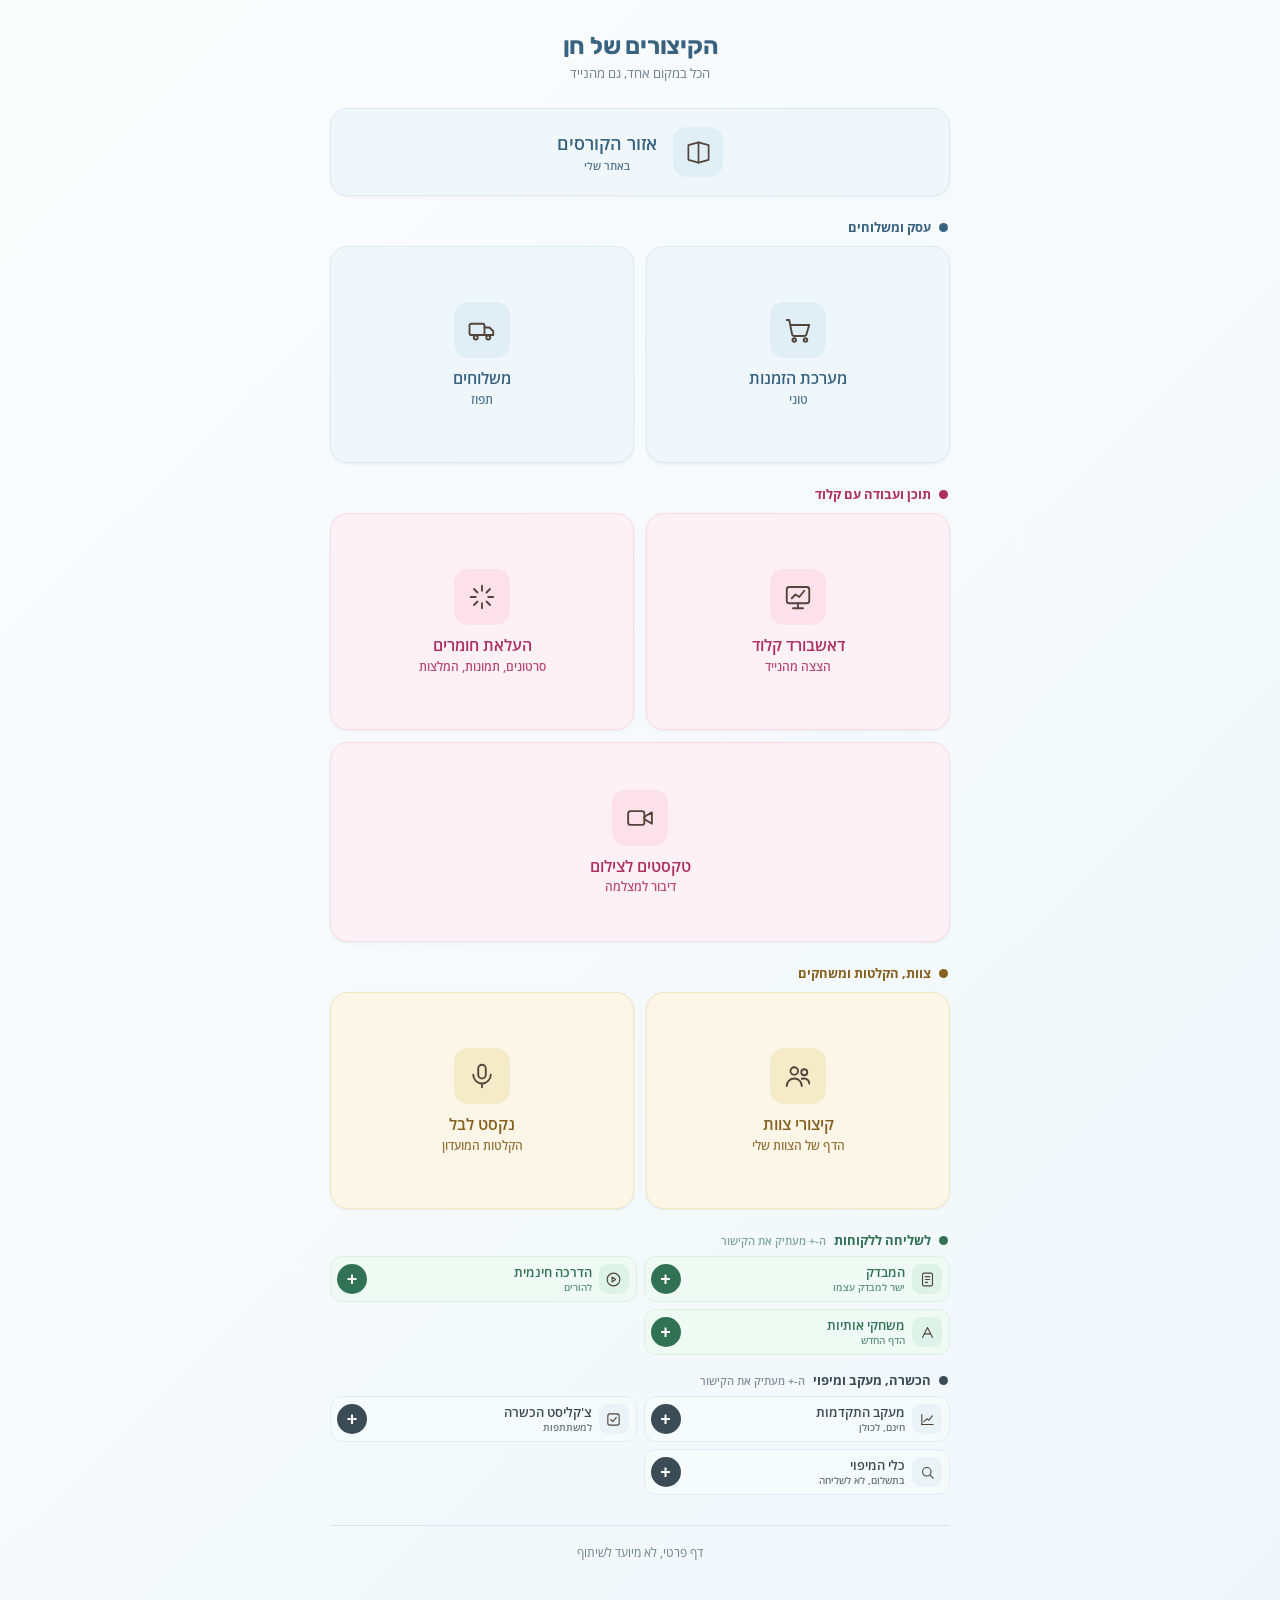
==== commit 00432f03: "Personal page: courses area on top, bigger cards, lists stay at the bottom Co-Authored-By: Claude So" ====
--- a/index.html
+++ b/index.html
@@ -14,6 +14,15 @@
 <meta name="apple-mobile-web-app-title" content="הקיצורים">
 <meta name="theme-color" content="#fbfcfc">
 <style>
+  .card.wide{grid-column:1/-1;aspect-ratio:auto;flex-direction:row;gap:16px;padding:16px 18px;min-height:88px}
+  .card.wide .label{font-size:18px}
+  .grid.big{gap:12px}
+  .grid.big .card{aspect-ratio:1.4}
+  .grid.big .card .label{font-size:15.5px}
+  .grid.big .card .chip{font-size:11.5px}
+  .grid.big .card .icon{width:56px;height:56px}
+  .grid.big .card .icon svg{width:30px;height:30px}
+  .grid.big .card:last-child:nth-child(odd){grid-column:1/-1;aspect-ratio:3.1}
   /* רשימה צפופה: שני פריטים בשורה, שורה צרה, ו-+ להעתקת הקישור (חן, 23.11.26). צבע אחד לכל קבוצה */
   .lkgroup{margin-bottom:16px}
   .lkgroup .group-title{margin-bottom:7px}
@@ -46,24 +55,28 @@
   <div id="main">
 
   <div class="group">
+    <div class="grid">
+      <a class="card c-blue wide" href="http://talkwithkids.co.il/account/programs" target="_blank" rel="noopener"><span class="icon"><svg viewBox="0 0 24 24"><path d="M3 5.5 12 3l9 2.5v13L12 21l-9-2.5v-13Z"/><path d="M12 3v18"/></svg></span><span class="label">אזור הקורסים<span class="chip">באתר שלי</span></span></a>
+    </div>
+  </div>
+  <div class="group">
+    <div class="group-title" style="color:var(--blue-dark)"><span class="dot" style="background:var(--blue-dark)"></span>עסק ומשלוחים</div>
+    <div class="grid big">
+      <a class="card c-blue" href="http://talkwithkids.co.il/orders" target="_blank" rel="noopener"><span class="icon"><svg viewBox="0 0 24 24"><circle cx="9" cy="20" r="1.4"/><circle cx="18" cy="20" r="1.4"/><path d="M3 4h2l2.2 11.2a2 2 0 0 0 2 1.6h7.6a2 2 0 0 0 2-1.6L21 8H6"/></svg></span><span class="label">מערכת הזמנות<span class="chip">טוני</span></span></a>
+      <a class="card c-blue" href="https://crm.tapuzdelivery.co.il/Baldar/Login.aspx?ReturnUrl=%2fBaldar%2fNewDelivery.aspx" target="_blank" rel="noopener"><span class="icon"><svg viewBox="0 0 24 24"><rect x="2" y="7" width="12" height="9" rx="1.5"/><path d="M14 10h4l3 3v3h-7"/><circle cx="7" cy="18" r="1.6"/><circle cx="17" cy="18" r="1.6"/></svg></span><span class="label">משלוחים<span class="chip">תפוז</span></span></a>
+    </div>
+  </div>
+  <div class="group">
     <div class="group-title" style="color:var(--rose-dark)"><span class="dot" style="background:var(--rose-dark)"></span>תוכן ועבודה עם קלוד</div>
-    <div class="grid grid-3">
+    <div class="grid big">
       <a class="card c-rose" href="dash.html"><span class="icon"><svg viewBox="0 0 24 24"><rect x="3" y="4" width="18" height="13" rx="2"/><path d="M8 21h8M12 17v4"/><path d="M7 13l3-3 3 2 4-5"/></svg></span><span class="label">דאשבורד קלוד<span class="chip">הצצה מהנייד</span></span></a>
       <a class="card c-rose" href="claude.html"><span class="icon"><svg viewBox="0 0 24 24"><path d="M12 3v4M12 17v4M3 12h4M17 12h4M5.6 5.6l2.8 2.8M15.6 15.6l2.8 2.8M18.4 5.6l-2.8 2.8M8.4 15.6l-2.8 2.8"/></svg></span><span class="label">העלאת חומרים<span class="chip">סרטונים, תמונות, המלצות</span></span></a>
       <a class="card c-rose" href="shoot.html"><span class="icon"><svg viewBox="0 0 24 24"><rect x="2.5" y="6.5" width="13" height="11" rx="2"/><path d="m15.5 11 6-3.5v9l-6-3.5Z"/></svg></span><span class="label">טקסטים לצילום<span class="chip">דיבור למצלמה</span></span></a>
     </div>
   </div>
   <div class="group">
-    <div class="group-title" style="color:var(--blue-dark)"><span class="dot" style="background:var(--blue-dark)"></span>עסק ומשלוחים</div>
-    <div class="grid grid-3">
-      <a class="card c-blue" href="http://talkwithkids.co.il/orders" target="_blank" rel="noopener"><span class="icon"><svg viewBox="0 0 24 24"><circle cx="9" cy="20" r="1.4"/><circle cx="18" cy="20" r="1.4"/><path d="M3 4h2l2.2 11.2a2 2 0 0 0 2 1.6h7.6a2 2 0 0 0 2-1.6L21 8H6"/></svg></span><span class="label">מערכת הזמנות<span class="chip">טוני</span></span></a>
-      <a class="card c-blue" href="https://crm.tapuzdelivery.co.il/Baldar/Login.aspx?ReturnUrl=%2fBaldar%2fNewDelivery.aspx" target="_blank" rel="noopener"><span class="icon"><svg viewBox="0 0 24 24"><rect x="2" y="7" width="12" height="9" rx="1.5"/><path d="M14 10h4l3 3v3h-7"/><circle cx="7" cy="18" r="1.6"/><circle cx="17" cy="18" r="1.6"/></svg></span><span class="label">משלוחים<span class="chip">תפוז</span></span></a>
-      <a class="card c-blue" href="http://talkwithkids.co.il/account/programs" target="_blank" rel="noopener"><span class="icon"><svg viewBox="0 0 24 24"><path d="M3 5.5 12 3l9 2.5v13L12 21l-9-2.5v-13Z"/><path d="M12 3v18"/></svg></span><span class="label">אזור הקורסים<span class="chip">באתר שלי</span></span></a>
-    </div>
-  </div>
-  <div class="group">
     <div class="group-title" style="color:var(--gold-dark)"><span class="dot" style="background:var(--gold-dark)"></span>צוות, הקלטות ומשחקים</div>
-    <div class="grid grid-3">
+    <div class="grid big">
       <a class="card c-gold" href="https://hen-kalimian.github.io/team-quicklinks-portal/" target="_blank" rel="noopener"><span class="icon"><svg viewBox="0 0 24 24"><circle cx="9" cy="8" r="3"/><circle cx="17" cy="9" r="2.4"/><path d="M3 20c0-3.3 2.7-6 6-6s6 2.7 6 6M15 14.2c.6-.2 1.3-.2 2-.2 2.2 0 4 1.8 4 4"/></svg></span><span class="label">קיצורי צוות<span class="chip">הדף של הצוות שלי</span></span></a>
       <a class="card c-gold" href="https://nextlevelclub.co.il/recordings" target="_blank" rel="noopener"><span class="icon"><svg viewBox="0 0 24 24"><rect x="9" y="3" width="6" height="11" rx="3"/><path d="M5 11a7 7 0 0 0 14 0M12 18v3"/></svg></span><span class="label">נקסט לבל<span class="chip">הקלטות המועדון</span></span></a>
       <a class="card c-gold" id="studio" href="#" style="display:none" target="_blank" rel="noopener"><span class="icon"><svg viewBox="0 0 24 24"><circle cx="12" cy="12" r="9"/><path d="m9.5 8.5 6 3.5-6 3.5v-7Z"/></svg></span><span class="label">אולפן<span class="chip">אישור המשחקים</span></span></a>
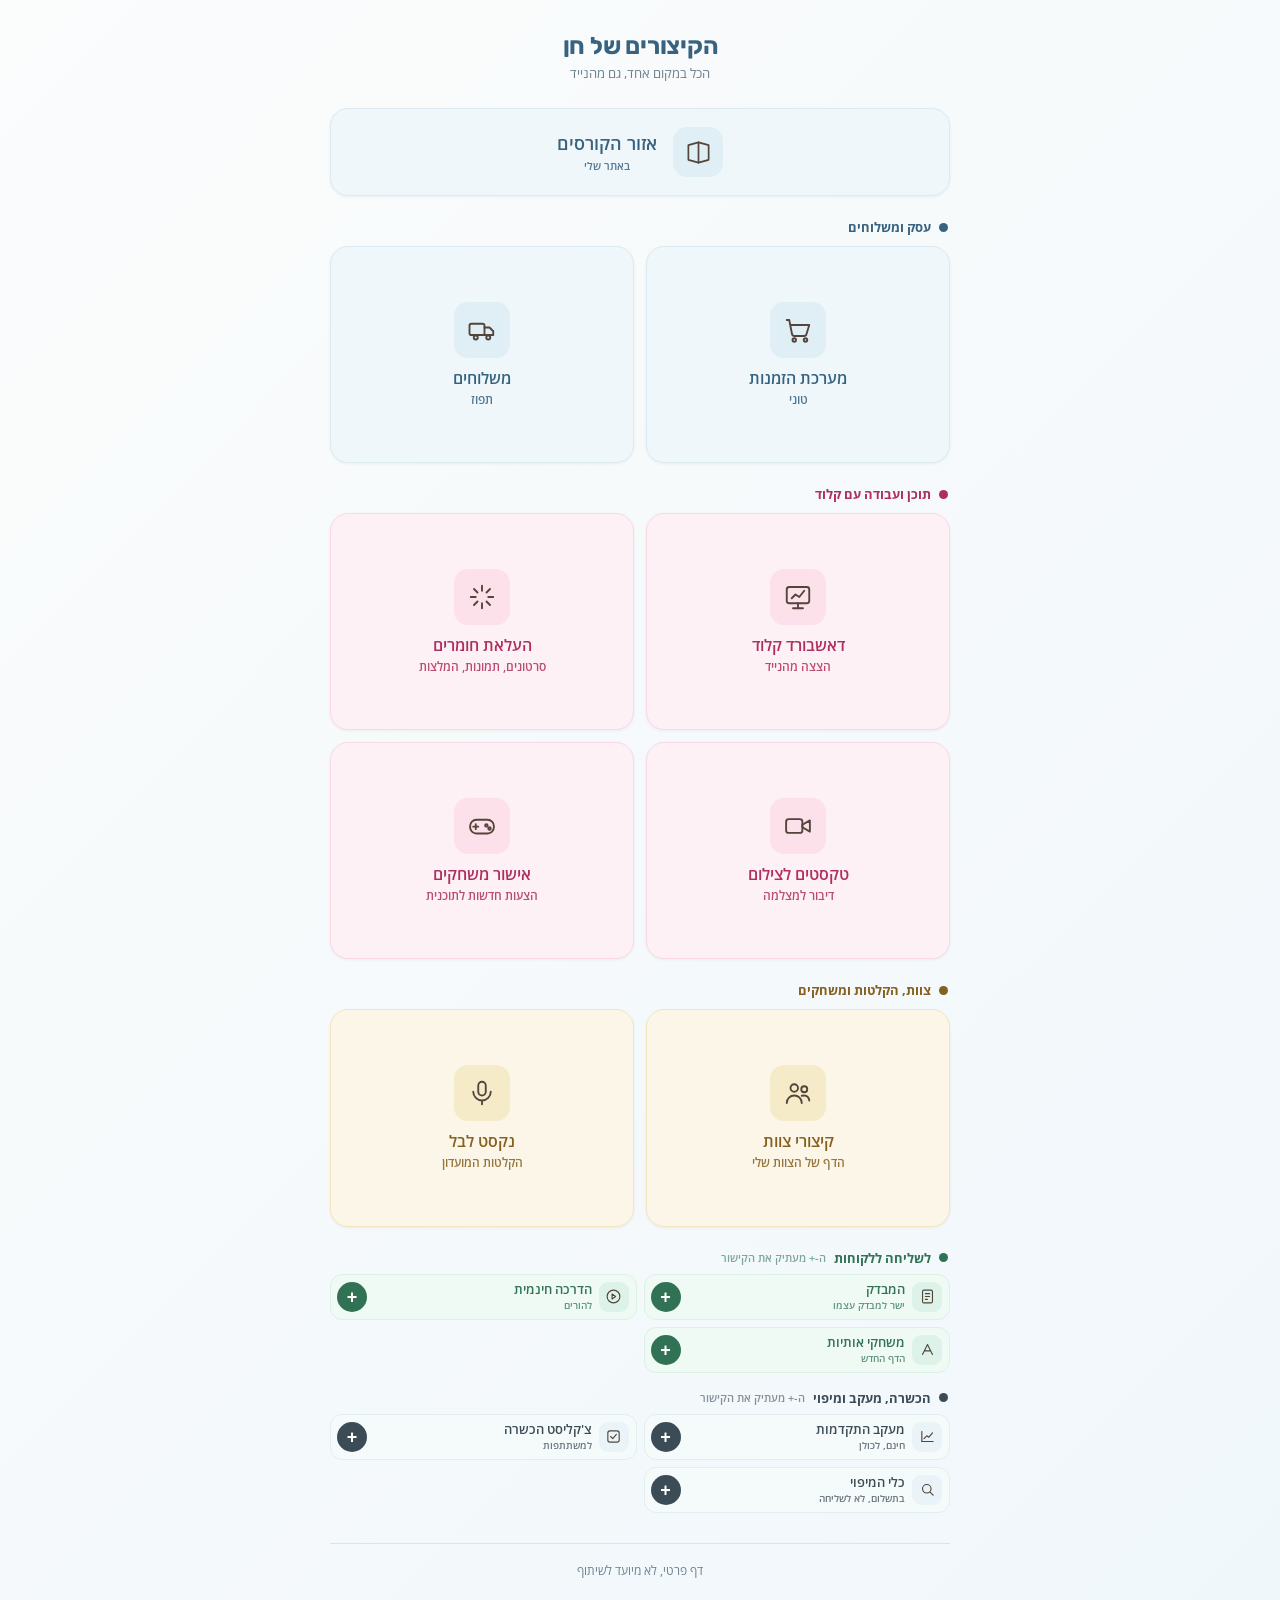
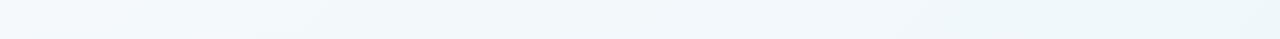
==== commit d681b251: "Personal page: games approval page, studio label fix Co-Authored-By: Claude Sonnet 5.5 <noreply@anth" ====
--- a/index.html
+++ b/index.html
@@ -72,6 +72,7 @@
       <a class="card c-rose" href="dash.html"><span class="icon"><svg viewBox="0 0 24 24"><rect x="3" y="4" width="18" height="13" rx="2"/><path d="M8 21h8M12 17v4"/><path d="M7 13l3-3 3 2 4-5"/></svg></span><span class="label">דאשבורד קלוד<span class="chip">הצצה מהנייד</span></span></a>
       <a class="card c-rose" href="claude.html"><span class="icon"><svg viewBox="0 0 24 24"><path d="M12 3v4M12 17v4M3 12h4M17 12h4M5.6 5.6l2.8 2.8M15.6 15.6l2.8 2.8M18.4 5.6l-2.8 2.8M8.4 15.6l-2.8 2.8"/></svg></span><span class="label">העלאת חומרים<span class="chip">סרטונים, תמונות, המלצות</span></span></a>
       <a class="card c-rose" href="shoot.html"><span class="icon"><svg viewBox="0 0 24 24"><rect x="2.5" y="6.5" width="13" height="11" rx="2"/><path d="m15.5 11 6-3.5v9l-6-3.5Z"/></svg></span><span class="label">טקסטים לצילום<span class="chip">דיבור למצלמה</span></span></a>
+      <a class="card c-rose" href="games.html"><span class="icon"><svg viewBox="0 0 24 24"><rect x="2.5" y="7" width="19" height="11" rx="5"/><path d="M7 10.5v4M5 12.5h4"/><circle cx="15.5" cy="11.5" r="1"/><circle cx="18" cy="14" r="1"/></svg></span><span class="label">אישור משחקים<span class="chip">הצעות חדשות לתוכנית</span></span></a>
     </div>
   </div>
   <div class="group">
@@ -79,7 +80,7 @@
     <div class="grid big">
       <a class="card c-gold" href="https://hen-kalimian.github.io/team-quicklinks-portal/" target="_blank" rel="noopener"><span class="icon"><svg viewBox="0 0 24 24"><circle cx="9" cy="8" r="3"/><circle cx="17" cy="9" r="2.4"/><path d="M3 20c0-3.3 2.7-6 6-6s6 2.7 6 6M15 14.2c.6-.2 1.3-.2 2-.2 2.2 0 4 1.8 4 4"/></svg></span><span class="label">קיצורי צוות<span class="chip">הדף של הצוות שלי</span></span></a>
       <a class="card c-gold" href="https://nextlevelclub.co.il/recordings" target="_blank" rel="noopener"><span class="icon"><svg viewBox="0 0 24 24"><rect x="9" y="3" width="6" height="11" rx="3"/><path d="M5 11a7 7 0 0 0 14 0M12 18v3"/></svg></span><span class="label">נקסט לבל<span class="chip">הקלטות המועדון</span></span></a>
-      <a class="card c-gold" id="studio" href="#" style="display:none" target="_blank" rel="noopener"><span class="icon"><svg viewBox="0 0 24 24"><circle cx="12" cy="12" r="9"/><path d="m9.5 8.5 6 3.5-6 3.5v-7Z"/></svg></span><span class="label">אולפן<span class="chip">אישור המשחקים</span></span></a>
+      <a class="card c-gold" id="studio" href="#" style="display:none" target="_blank" rel="noopener"><span class="icon"><svg viewBox="0 0 24 24"><circle cx="12" cy="12" r="9"/><path d="m9.5 8.5 6 3.5-6 3.5v-7Z"/></svg></span><span class="label">אולפן הקלטות<span class="chip">הקלטת הקול למשחקים</span></span></a>
     </div>
   </div>
   <div class="group lkgroup g-mint">
